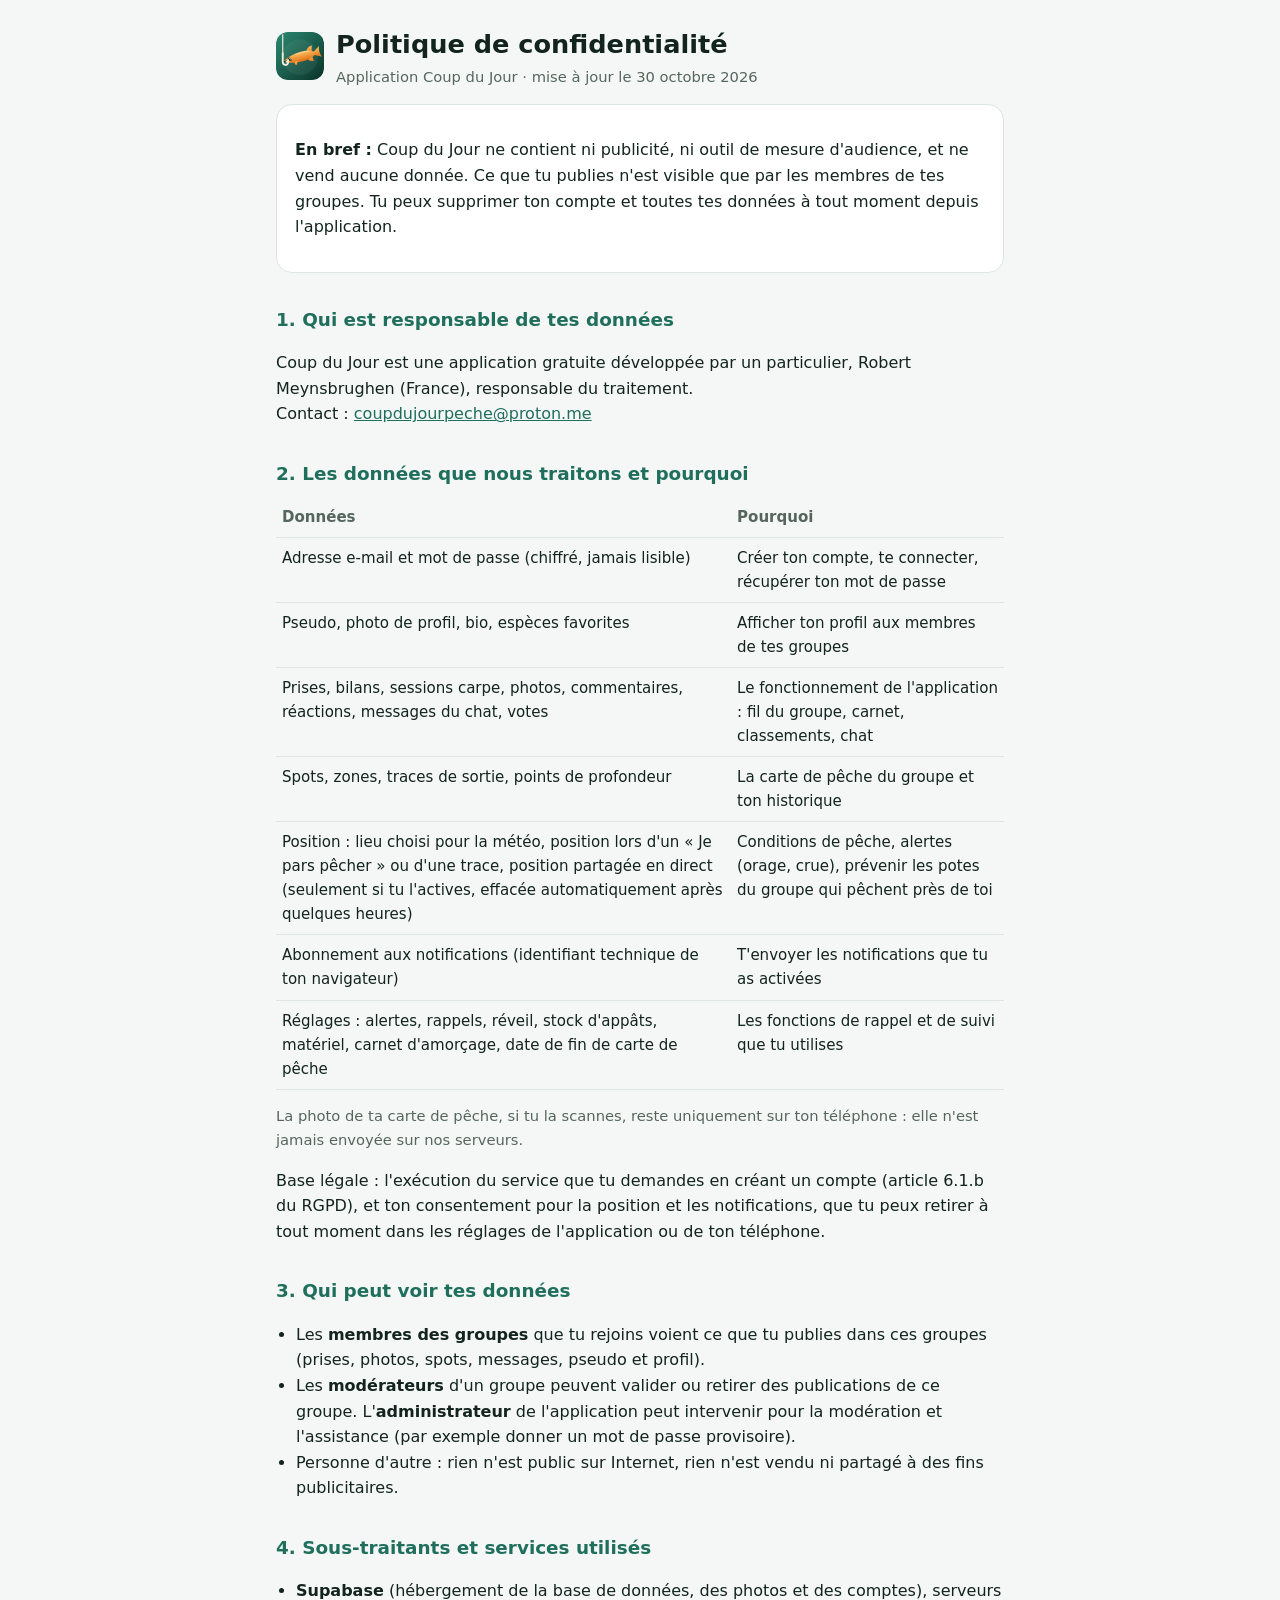
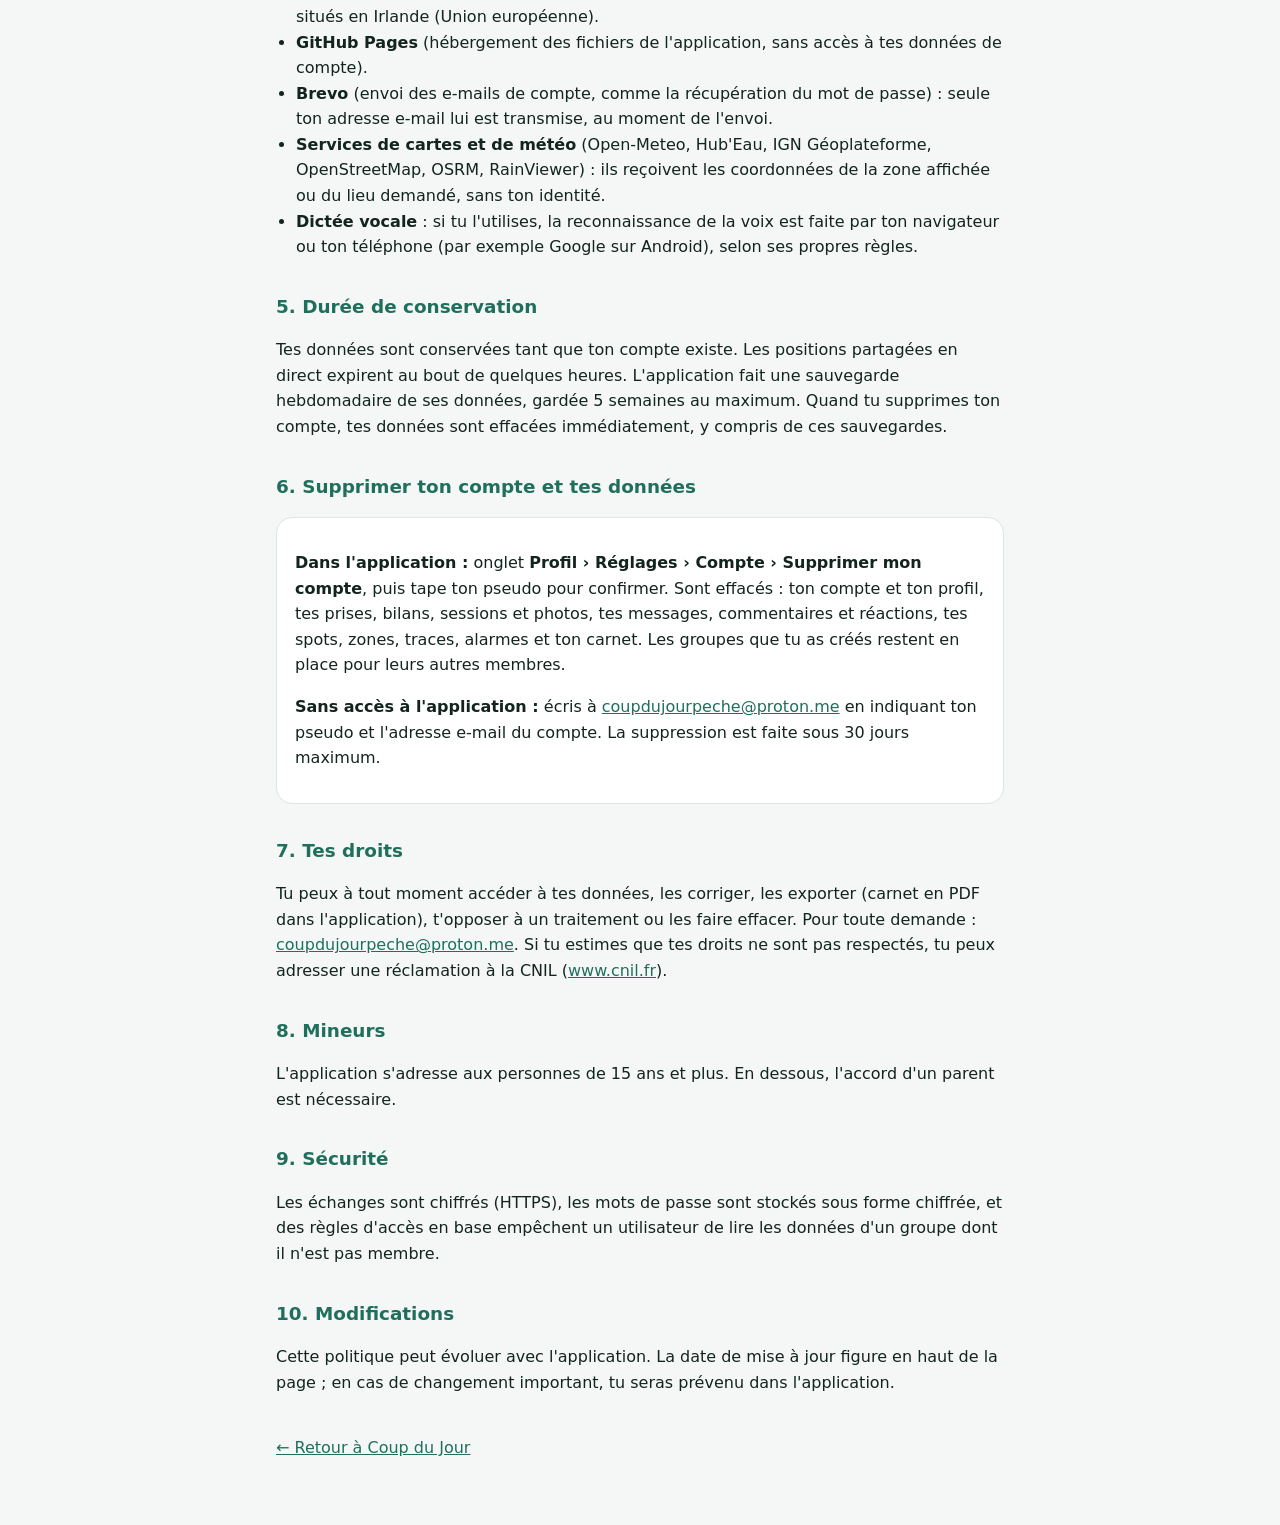
==== confidentialite.html @ bcefc7e1 "0.49 : politique de confidentialité et page de suppression de compte, manifeste complété pour le Pla" ====
<!doctype html>
<html lang="fr">
<head>
<meta charset="utf-8">
<meta name="viewport" content="width=device-width, initial-scale=1">
<title>Confidentialité · Coup du Jour</title>
<meta name="description" content="Politique de confidentialité de l'application Coup du Jour et suppression de compte.">
<link rel="icon" href="icon-192.png">
<style>
:root{--bg:#f4f7f5;--fg:#13241e;--muted:#56665f;--accent:#1f6f5c;--card:#fff;--line:#dde6e1}
@media (prefers-color-scheme:dark){:root{--bg:#0b1a15;--fg:#e8f0ec;--muted:#9fb2a9;--accent:#5fc3a5;--card:#12251e;--line:#22382f}}
*{box-sizing:border-box}
body{margin:0;background:var(--bg);color:var(--fg);font:16px/1.6 system-ui,-apple-system,"Segoe UI",Roboto,sans-serif}
main{max-width:760px;margin:0 auto;padding:24px 16px 64px}
header{display:flex;align-items:center;gap:12px;margin-bottom:8px}
header img{width:48px;height:48px;border-radius:12px}
h1{font-size:1.6rem;margin:0}
h2{font-size:1.15rem;margin:32px 0 8px;color:var(--accent)}
p,li{color:var(--fg)}
.muted{color:var(--muted);font-size:.92rem}
.card{background:var(--card);border:1px solid var(--line);border-radius:16px;padding:16px 18px;margin:16px 0}
table{width:100%;border-collapse:collapse;font-size:.94rem}
th,td{text-align:left;vertical-align:top;padding:8px 6px;border-bottom:1px solid var(--line)}
th{color:var(--muted);font-weight:600}
a{color:var(--accent)}
ul{padding-left:20px}
.back{display:inline-block;margin-top:24px}
</style>
</head>
<body>
<main>
<header><img src="icon-192.png" alt=""><div><h1>Politique de confidentialité</h1><div class="muted">Application Coup du Jour · mise à jour le 30 octobre 2026</div></div></header>

<div class="card">
<p><b>En bref :</b> Coup du Jour ne contient ni publicité, ni outil de mesure d'audience, et ne vend aucune donnée. Ce que tu publies n'est visible que par les membres de tes groupes. Tu peux supprimer ton compte et toutes tes données à tout moment depuis l'application.</p>
</div>

<h2>1. Qui est responsable de tes données</h2>
<p>Coup du Jour est une application gratuite développée par un particulier, Robert Meynsbrughen (France), responsable du traitement.<br>
Contact : <a href="mailto:coupdujourpeche@proton.me">coupdujourpeche@proton.me</a></p>

<h2>2. Les données que nous traitons et pourquoi</h2>
<table>
<tr><th>Données</th><th>Pourquoi</th></tr>
<tr><td>Adresse e-mail et mot de passe (chiffré, jamais lisible)</td><td>Créer ton compte, te connecter, récupérer ton mot de passe</td></tr>
<tr><td>Pseudo, photo de profil, bio, espèces favorites</td><td>Afficher ton profil aux membres de tes groupes</td></tr>
<tr><td>Prises, bilans, sessions carpe, photos, commentaires, réactions, messages du chat, votes</td><td>Le fonctionnement de l'application : fil du groupe, carnet, classements, chat</td></tr>
<tr><td>Spots, zones, traces de sortie, points de profondeur</td><td>La carte de pêche du groupe et ton historique</td></tr>
<tr><td>Position : lieu choisi pour la météo, position lors d'un « Je pars pêcher » ou d'une trace, position partagée en direct (seulement si tu l'actives, effacée automatiquement après quelques heures)</td><td>Conditions de pêche, alertes (orage, crue), prévenir les potes du groupe qui pêchent près de toi</td></tr>
<tr><td>Abonnement aux notifications (identifiant technique de ton navigateur)</td><td>T'envoyer les notifications que tu as activées</td></tr>
<tr><td>Réglages : alertes, rappels, réveil, stock d'appâts, matériel, carnet d'amorçage, date de fin de carte de pêche</td><td>Les fonctions de rappel et de suivi que tu utilises</td></tr>
</table>
<p class="muted">La photo de ta carte de pêche, si tu la scannes, reste uniquement sur ton téléphone : elle n'est jamais envoyée sur nos serveurs.</p>
<p>Base légale : l'exécution du service que tu demandes en créant un compte (article 6.1.b du RGPD), et ton consentement pour la position et les notifications, que tu peux retirer à tout moment dans les réglages de l'application ou de ton téléphone.</p>

<h2>3. Qui peut voir tes données</h2>
<ul>
<li>Les <b>membres des groupes</b> que tu rejoins voient ce que tu publies dans ces groupes (prises, photos, spots, messages, pseudo et profil).</li>
<li>Les <b>modérateurs</b> d'un groupe peuvent valider ou retirer des publications de ce groupe. L'<b>administrateur</b> de l'application peut intervenir pour la modération et l'assistance (par exemple donner un mot de passe provisoire).</li>
<li>Personne d'autre : rien n'est public sur Internet, rien n'est vendu ni partagé à des fins publicitaires.</li>
</ul>

<h2>4. Sous-traitants et services utilisés</h2>
<ul>
<li><b>Supabase</b> (hébergement de la base de données, des photos et des comptes), serveurs situés en Irlande (Union européenne).</li>
<li><b>GitHub Pages</b> (hébergement des fichiers de l'application, sans accès à tes données de compte).</li>
<li><b>Brevo</b> (envoi des e-mails de compte, comme la récupération du mot de passe) : seule ton adresse e-mail lui est transmise, au moment de l'envoi.</li>
<li><b>Services de cartes et de météo</b> (Open-Meteo, Hub'Eau, IGN Géoplateforme, OpenStreetMap, OSRM, RainViewer) : ils reçoivent les coordonnées de la zone affichée ou du lieu demandé, sans ton identité.</li>
<li><b>Dictée vocale</b> : si tu l'utilises, la reconnaissance de la voix est faite par ton navigateur ou ton téléphone (par exemple Google sur Android), selon ses propres règles.</li>
</ul>

<h2>5. Durée de conservation</h2>
<p>Tes données sont conservées tant que ton compte existe. Les positions partagées en direct expirent au bout de quelques heures. L'application fait une sauvegarde hebdomadaire de ses données, gardée 5 semaines au maximum. Quand tu supprimes ton compte, tes données sont effacées immédiatement, y compris de ces sauvegardes.</p>

<h2 id="suppression">6. Supprimer ton compte et tes données</h2>
<div class="card">
<p><b>Dans l'application :</b> onglet <b>Profil › Réglages › Compte › Supprimer mon compte</b>, puis tape ton pseudo pour confirmer. Sont effacés : ton compte et ton profil, tes prises, bilans, sessions et photos, tes messages, commentaires et réactions, tes spots, zones, traces, alarmes et ton carnet. Les groupes que tu as créés restent en place pour leurs autres membres.</p>
<p><b>Sans accès à l'application :</b> écris à <a href="mailto:coupdujourpeche@proton.me?subject=Suppression%20de%20mon%20compte%20Coup%20du%20Jour">coupdujourpeche@proton.me</a> en indiquant ton pseudo et l'adresse e-mail du compte. La suppression est faite sous 30 jours maximum.</p>
</div>

<h2>7. Tes droits</h2>
<p>Tu peux à tout moment accéder à tes données, les corriger, les exporter (carnet en PDF dans l'application), t'opposer à un traitement ou les faire effacer. Pour toute demande : <a href="mailto:coupdujourpeche@proton.me">coupdujourpeche@proton.me</a>. Si tu estimes que tes droits ne sont pas respectés, tu peux adresser une réclamation à la CNIL (<a href="https://www.cnil.fr">www.cnil.fr</a>).</p>

<h2>8. Mineurs</h2>
<p>L'application s'adresse aux personnes de 15 ans et plus. En dessous, l'accord d'un parent est nécessaire.</p>

<h2>9. Sécurité</h2>
<p>Les échanges sont chiffrés (HTTPS), les mots de passe sont stockés sous forme chiffrée, et des règles d'accès en base empêchent un utilisateur de lire les données d'un groupe dont il n'est pas membre.</p>

<h2>10. Modifications</h2>
<p>Cette politique peut évoluer avec l'application. La date de mise à jour figure en haut de la page ; en cas de changement important, tu seras prévenu dans l'application.</p>

<a class="back" href="./">← Retour à Coup du Jour</a>
</main>
</body>
</html>
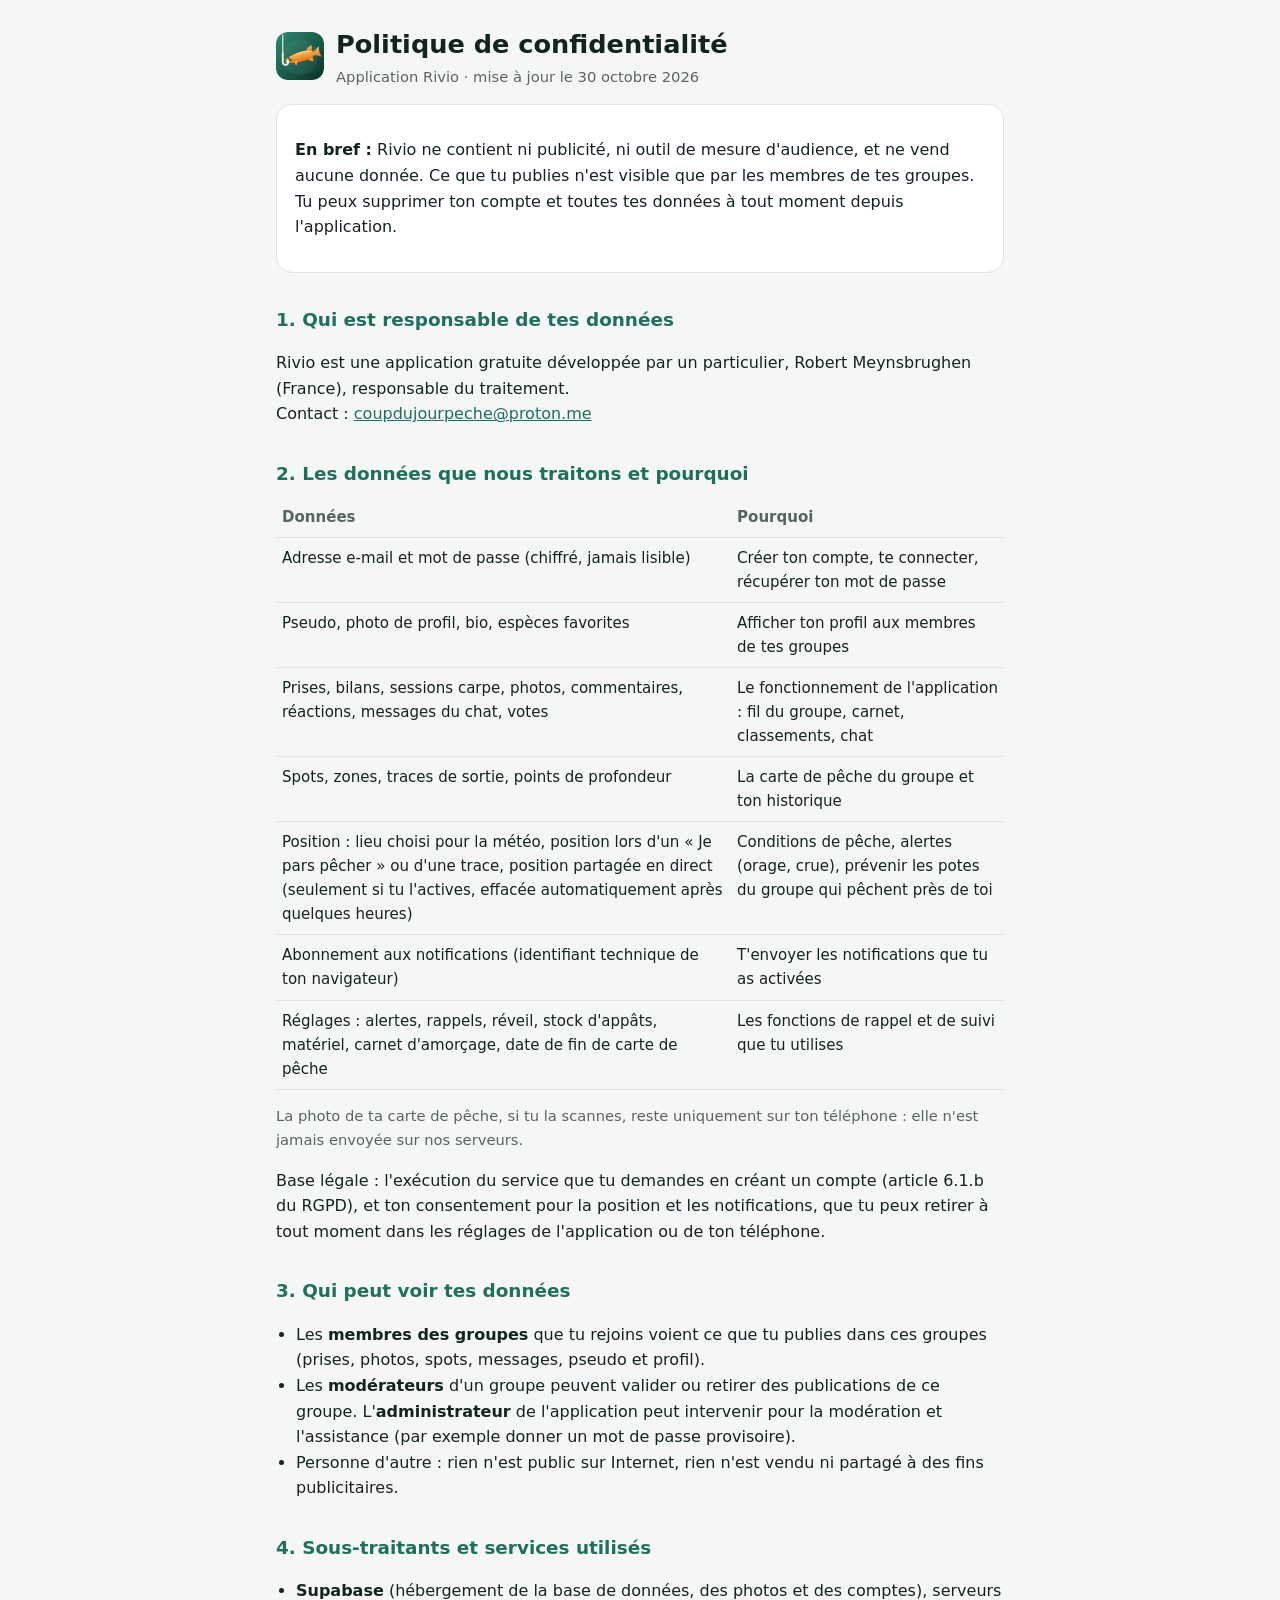
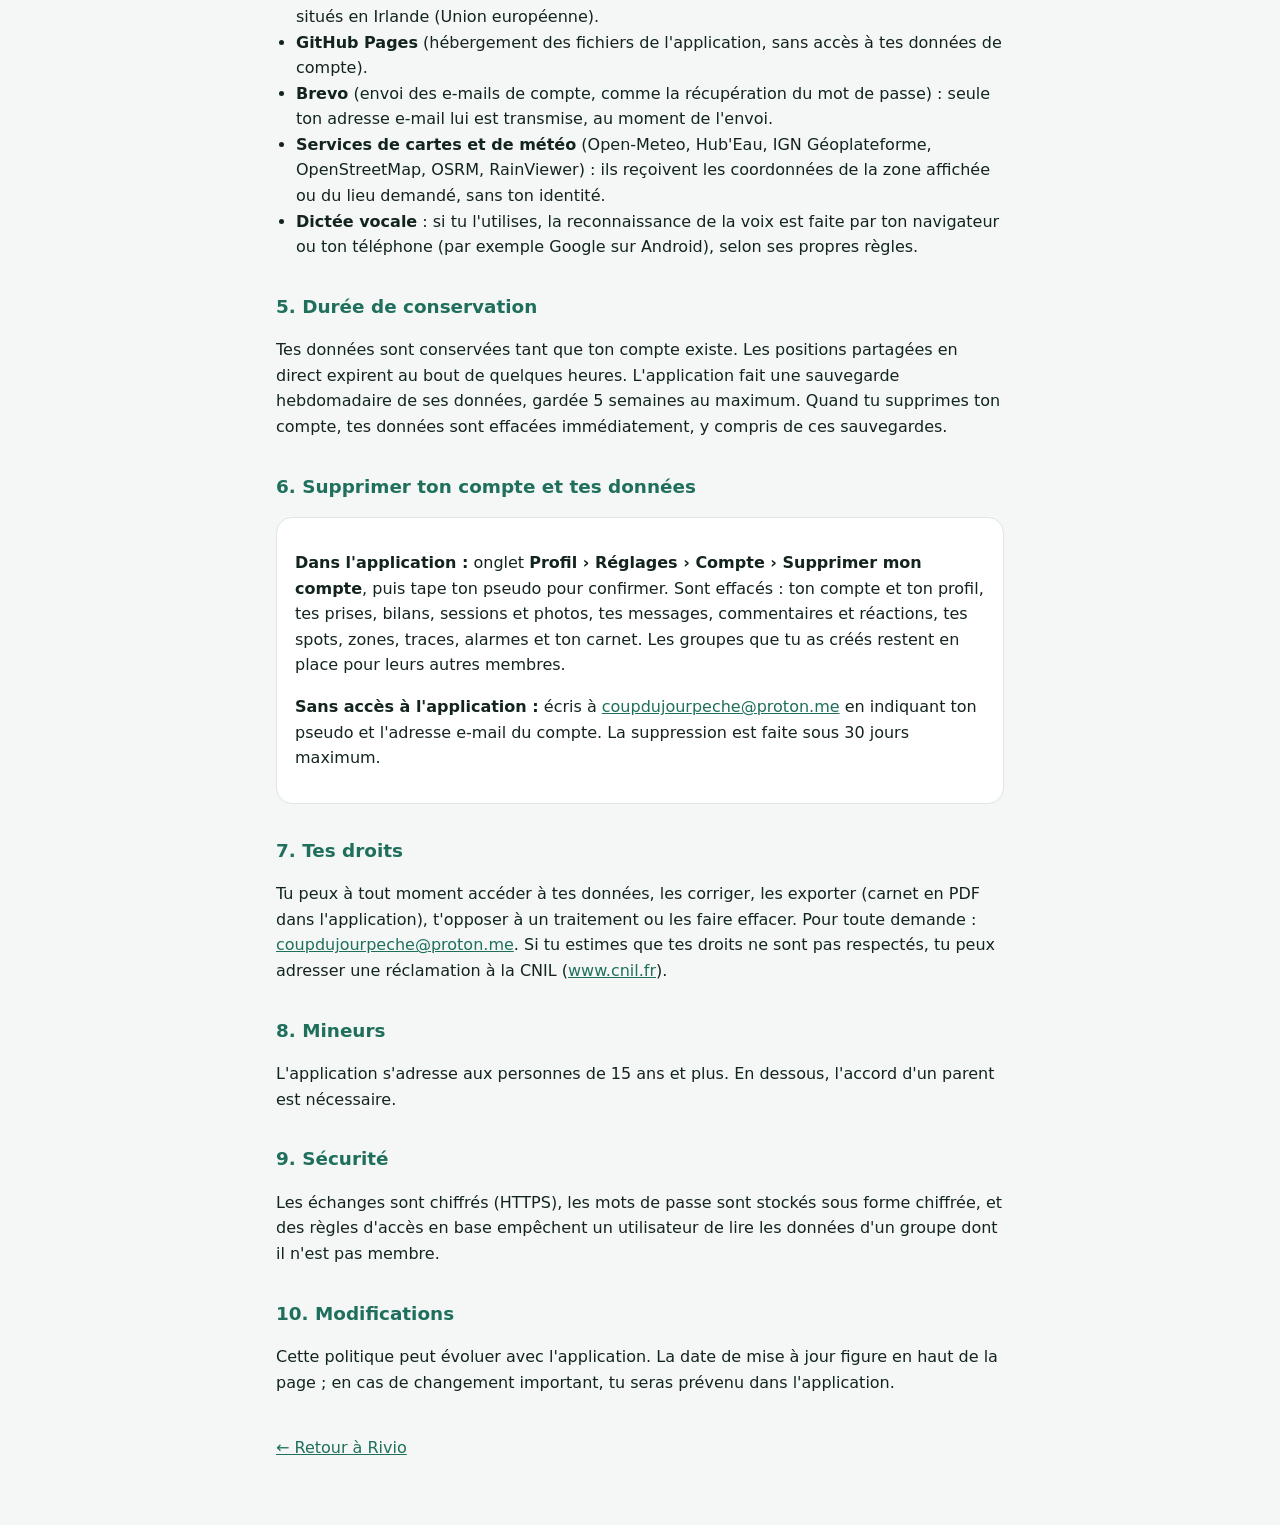
==== commit cb5df157: "0.51 : l'appli s'appelle désormais Rivio Co-Authored-By: Claude Opus 5.5 <noreply@anthropic.com> Cla" ====
--- a/confidentialite.html
+++ b/confidentialite.html
@@ -3,8 +3,8 @@
 <head>
 <meta charset="utf-8">
 <meta name="viewport" content="width=device-width, initial-scale=1">
-<title>Confidentialité · Coup du Jour</title>
-<meta name="description" content="Politique de confidentialité de l'application Coup du Jour et suppression de compte.">
+<title>Confidentialité · Rivio</title>
+<meta name="description" content="Politique de confidentialité de l'application Rivio et suppression de compte.">
 <link rel="icon" href="icon-192.png">
 <style>
 :root{--bg:#f4f7f5;--fg:#13241e;--muted:#56665f;--accent:#1f6f5c;--card:#fff;--line:#dde6e1}
@@ -29,14 +29,14 @@
 </head>
 <body>
 <main>
-<header><img src="icon-192.png" alt=""><div><h1>Politique de confidentialité</h1><div class="muted">Application Coup du Jour · mise à jour le 30 octobre 2026</div></div></header>
+<header><img src="icon-192.png" alt=""><div><h1>Politique de confidentialité</h1><div class="muted">Application Rivio · mise à jour le 30 octobre 2026</div></div></header>
 
 <div class="card">
-<p><b>En bref :</b> Coup du Jour ne contient ni publicité, ni outil de mesure d'audience, et ne vend aucune donnée. Ce que tu publies n'est visible que par les membres de tes groupes. Tu peux supprimer ton compte et toutes tes données à tout moment depuis l'application.</p>
+<p><b>En bref :</b> Rivio ne contient ni publicité, ni outil de mesure d'audience, et ne vend aucune donnée. Ce que tu publies n'est visible que par les membres de tes groupes. Tu peux supprimer ton compte et toutes tes données à tout moment depuis l'application.</p>
 </div>
 
 <h2>1. Qui est responsable de tes données</h2>
-<p>Coup du Jour est une application gratuite développée par un particulier, Robert Meynsbrughen (France), responsable du traitement.<br>
+<p>Rivio est une application gratuite développée par un particulier, Robert Meynsbrughen (France), responsable du traitement.<br>
 Contact : <a href="mailto:coupdujourpeche@proton.me">coupdujourpeche@proton.me</a></p>
 
 <h2>2. Les données que nous traitons et pourquoi</h2>
@@ -90,7 +90,7 @@
 <h2>10. Modifications</h2>
 <p>Cette politique peut évoluer avec l'application. La date de mise à jour figure en haut de la page ; en cas de changement important, tu seras prévenu dans l'application.</p>
 
-<a class="back" href="./">← Retour à Coup du Jour</a>
+<a class="back" href="./">← Retour à Rivio</a>
 </main>
 </body>
 </html>
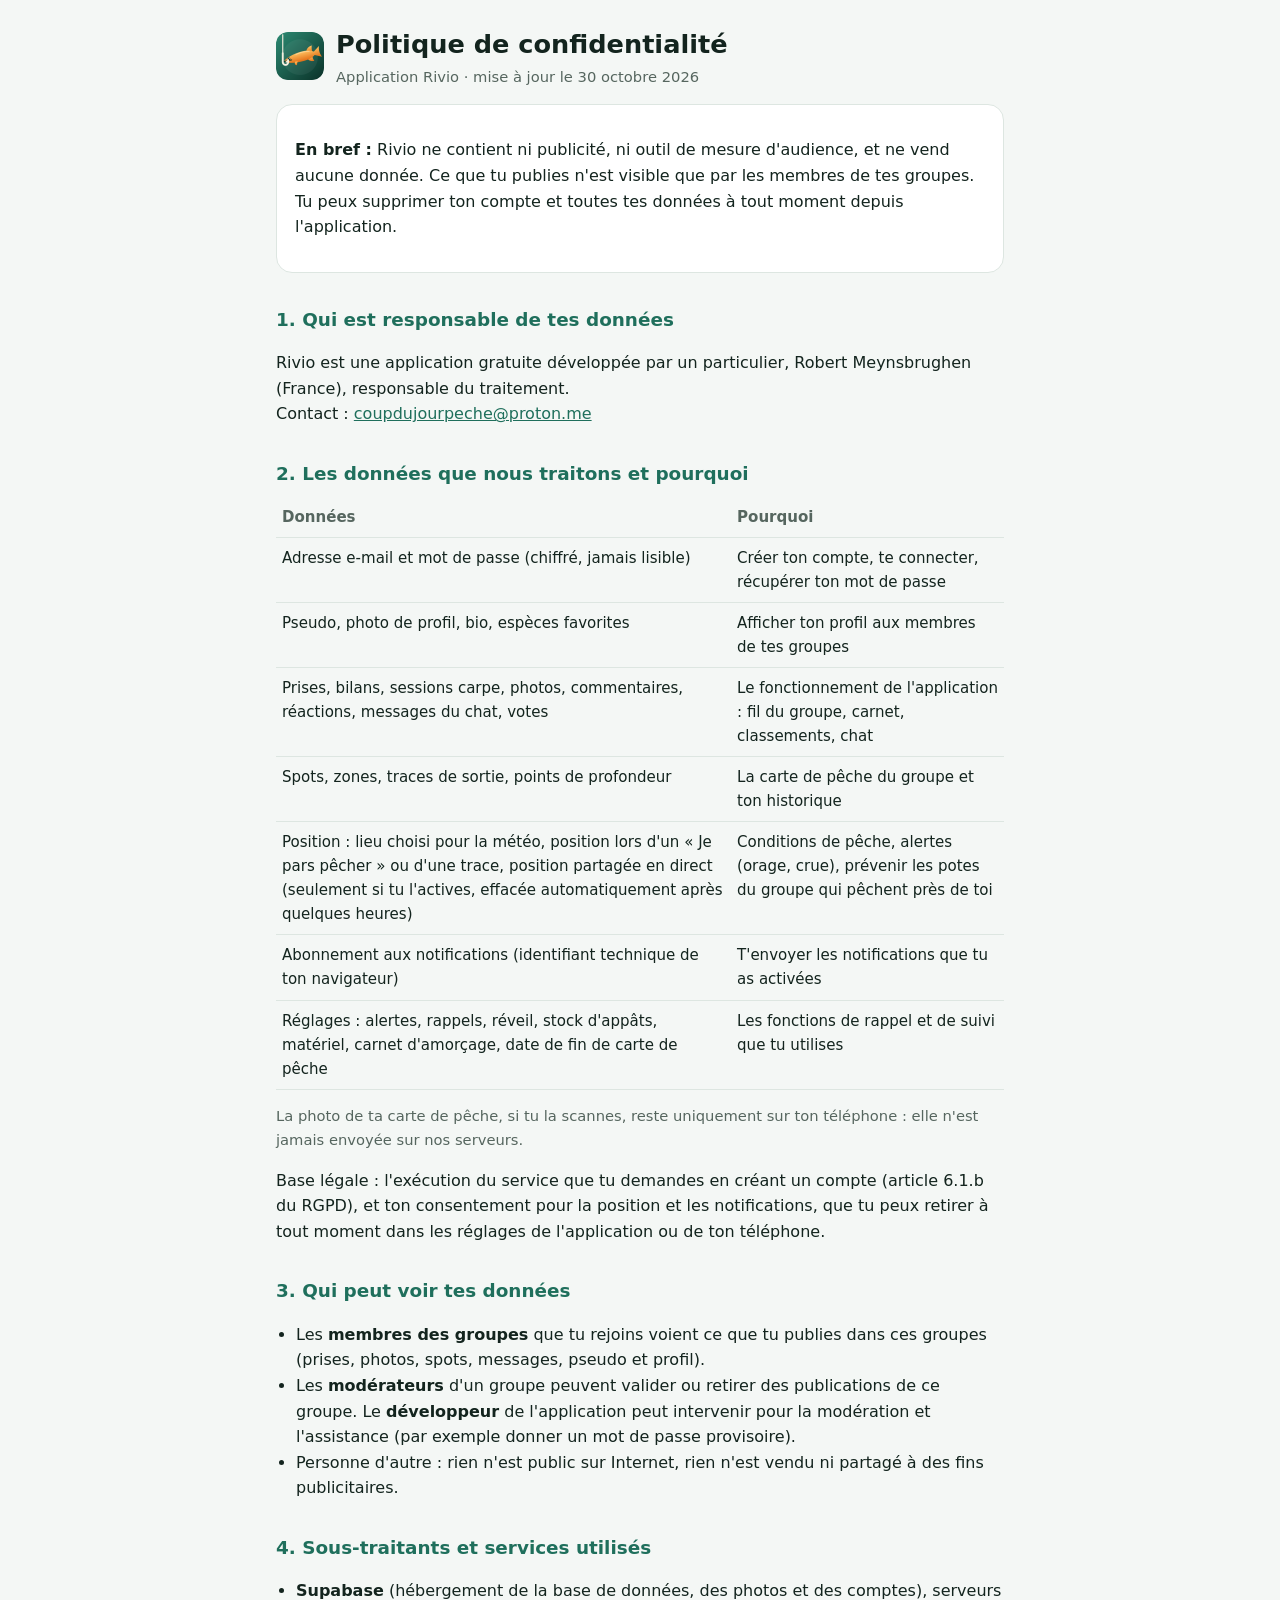
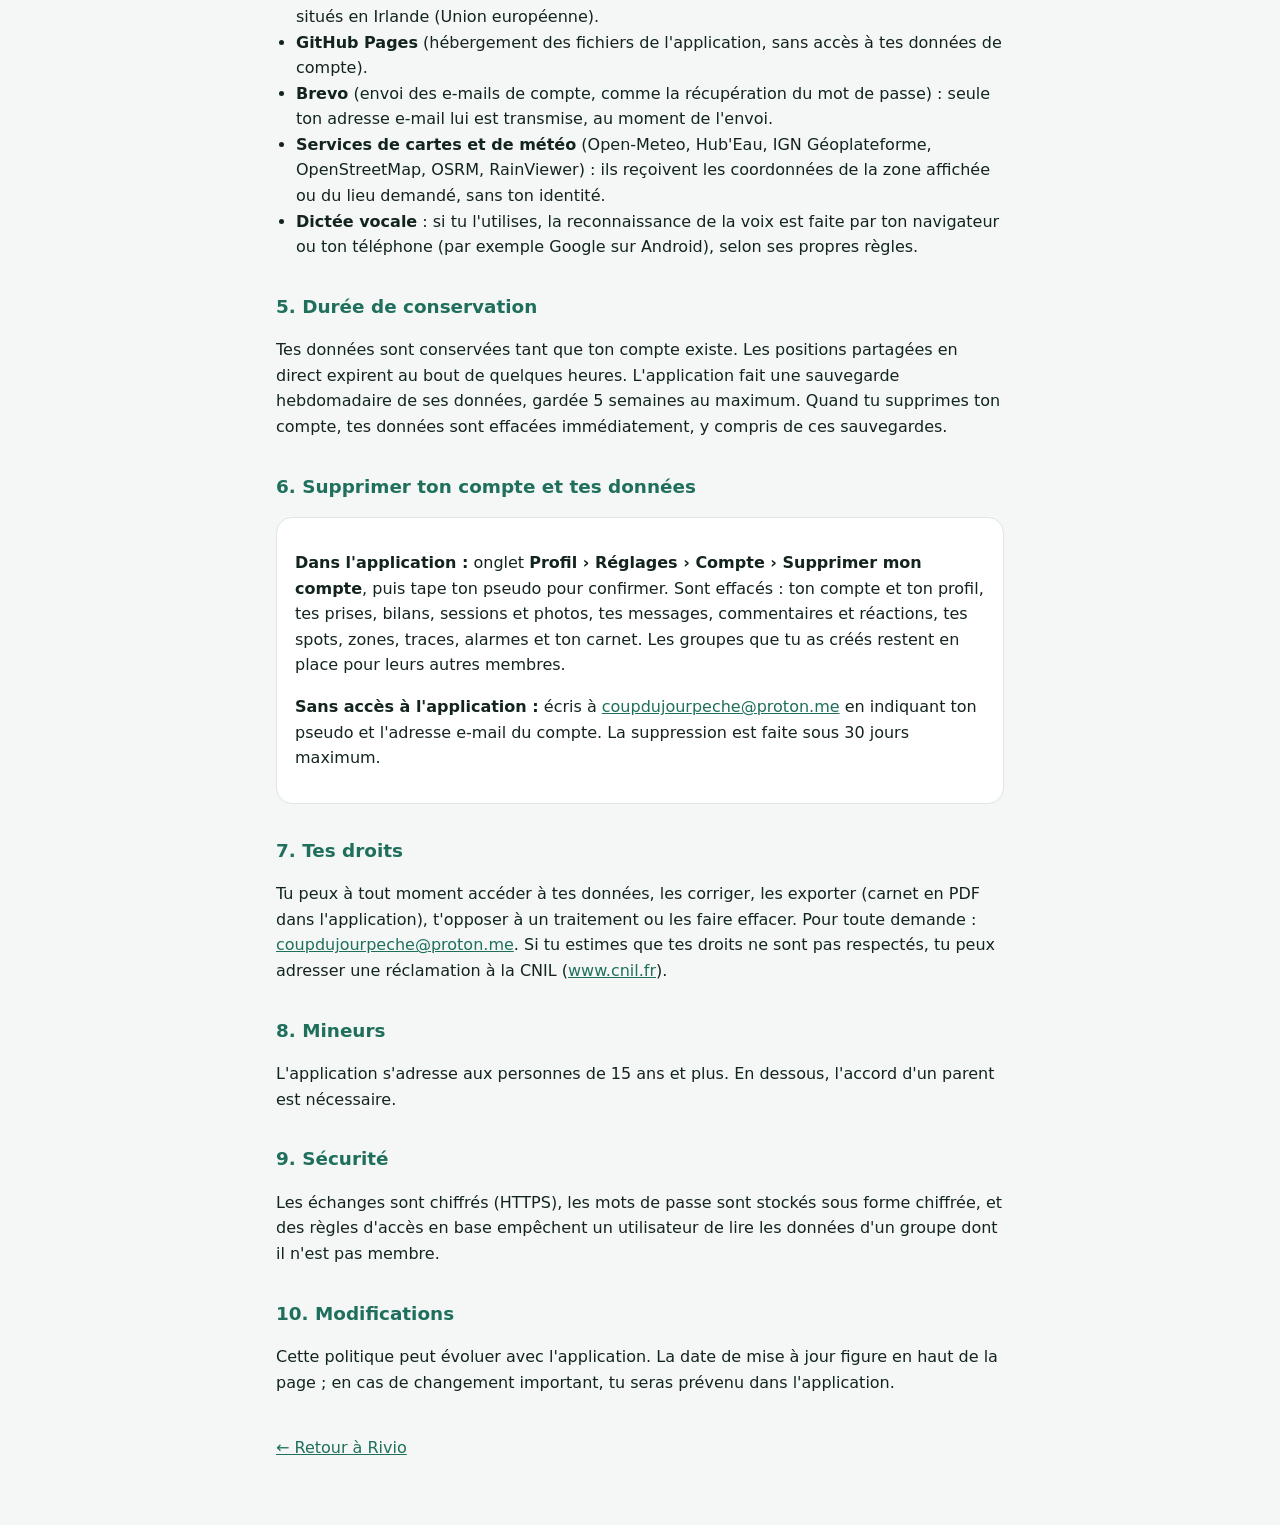
==== commit 5a753b24: "0.66.5 : reprend les points 2 a 5 de la feuille de route" ====
--- a/confidentialite.html
+++ b/confidentialite.html
@@ -56,7 +56,7 @@
 <h2>3. Qui peut voir tes données</h2>
 <ul>
 <li>Les <b>membres des groupes</b> que tu rejoins voient ce que tu publies dans ces groupes (prises, photos, spots, messages, pseudo et profil).</li>
-<li>Les <b>modérateurs</b> d'un groupe peuvent valider ou retirer des publications de ce groupe. L'<b>administrateur</b> de l'application peut intervenir pour la modération et l'assistance (par exemple donner un mot de passe provisoire).</li>
+<li>Les <b>modérateurs</b> d'un groupe peuvent valider ou retirer des publications de ce groupe. Le <b>développeur</b> de l'application peut intervenir pour la modération et l'assistance (par exemple donner un mot de passe provisoire).</li>
 <li>Personne d'autre : rien n'est public sur Internet, rien n'est vendu ni partagé à des fins publicitaires.</li>
 </ul>
 
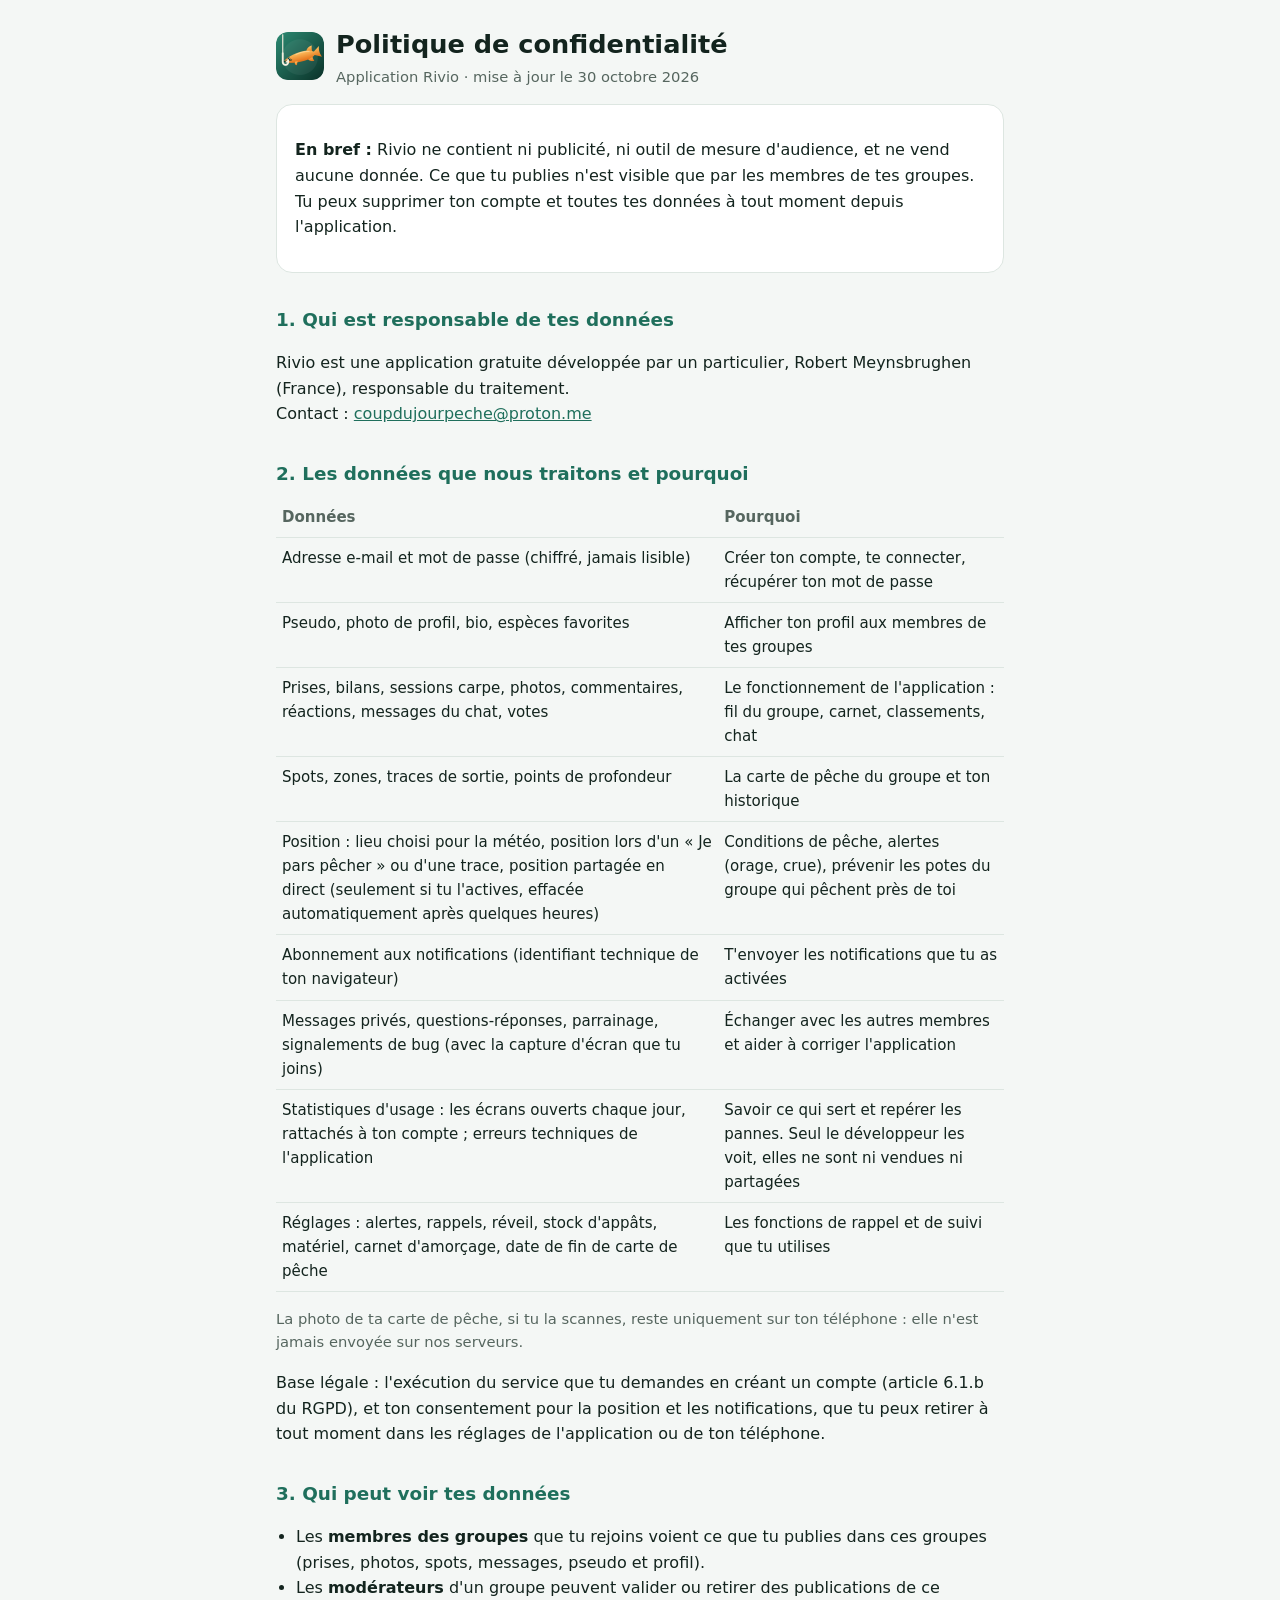
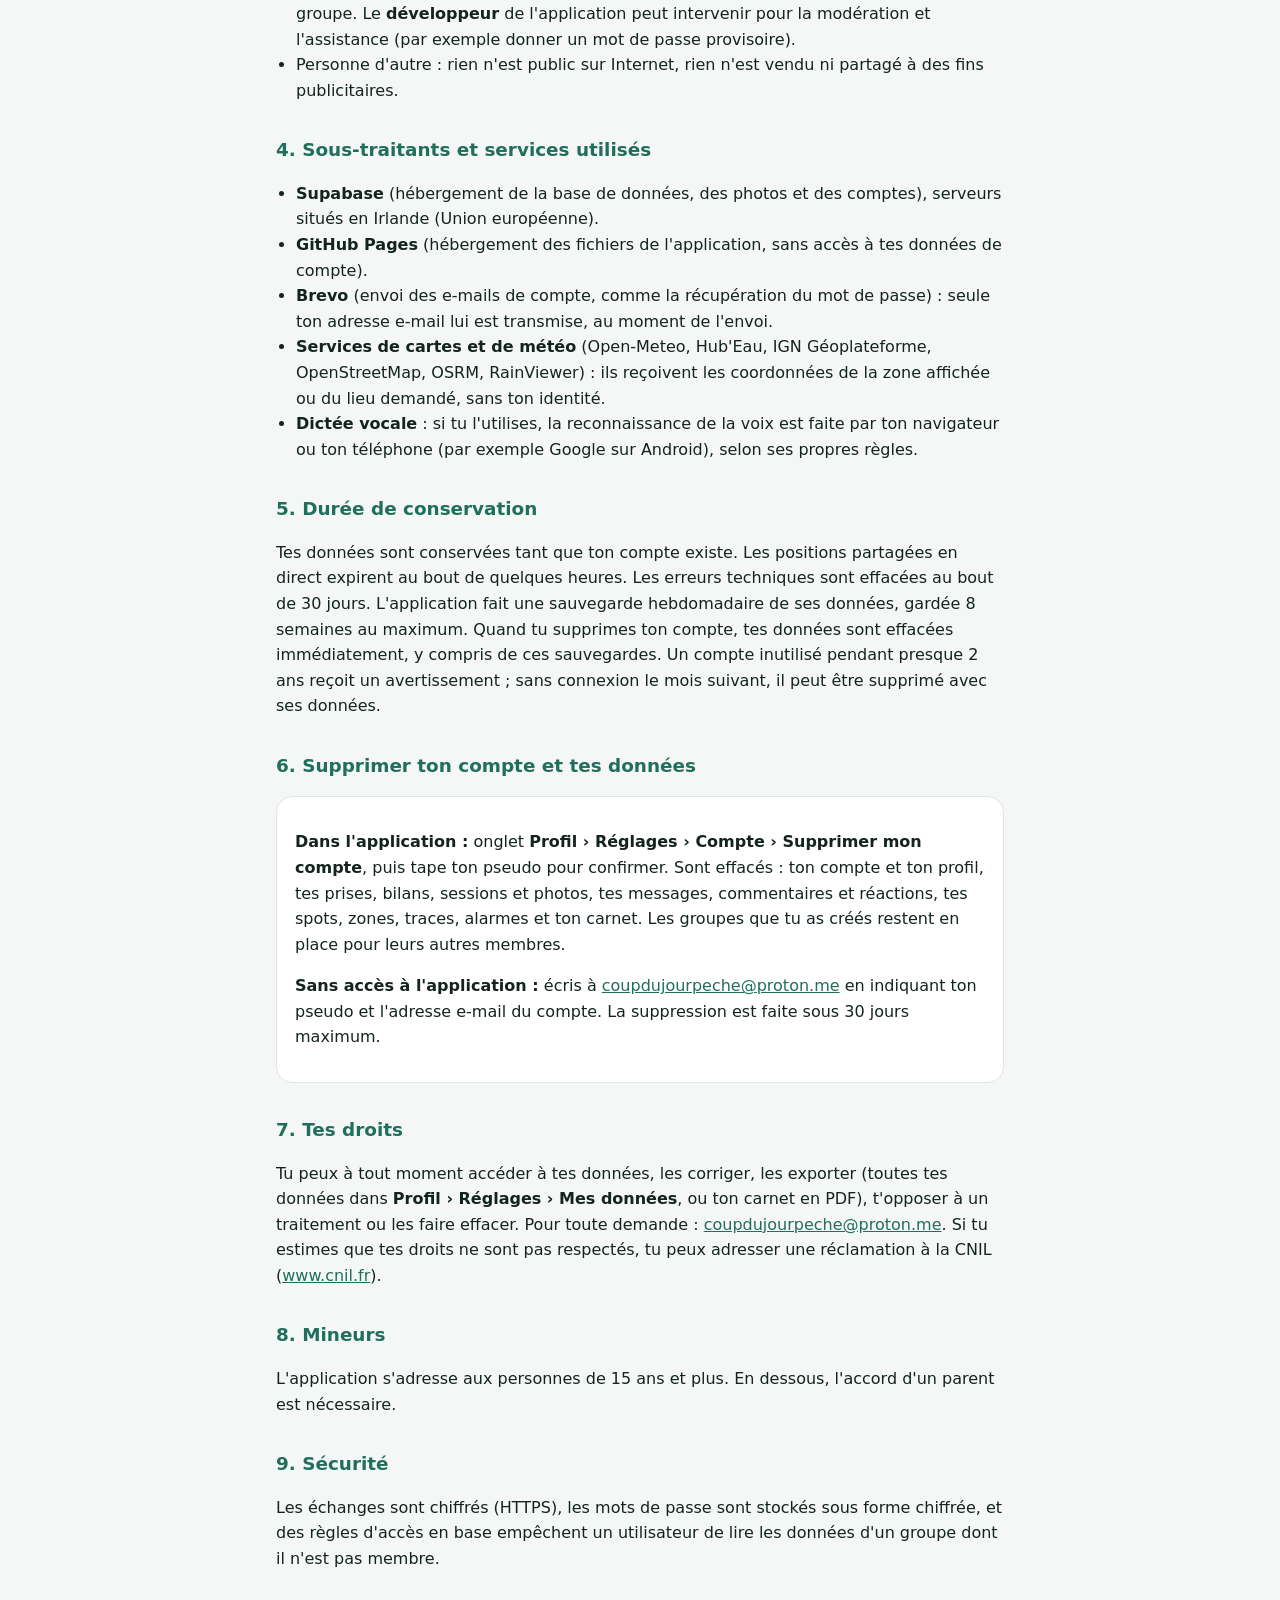
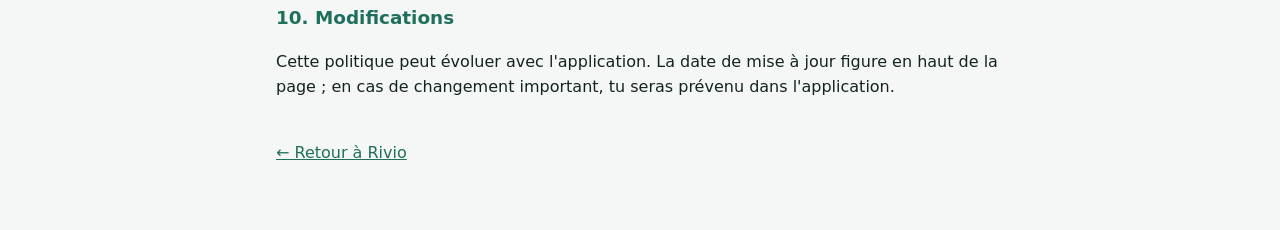
==== commit c92baf3c: "0.71 : maintenance, sauvegardes, signaler un bug, statistiques, quoi de neuf, mes données Co-Authore" ====
--- a/confidentialite.html
+++ b/confidentialite.html
@@ -48,6 +48,8 @@
 <tr><td>Spots, zones, traces de sortie, points de profondeur</td><td>La carte de pêche du groupe et ton historique</td></tr>
 <tr><td>Position : lieu choisi pour la météo, position lors d'un « Je pars pêcher » ou d'une trace, position partagée en direct (seulement si tu l'actives, effacée automatiquement après quelques heures)</td><td>Conditions de pêche, alertes (orage, crue), prévenir les potes du groupe qui pêchent près de toi</td></tr>
 <tr><td>Abonnement aux notifications (identifiant technique de ton navigateur)</td><td>T'envoyer les notifications que tu as activées</td></tr>
+<tr><td>Messages privés, questions-réponses, parrainage, signalements de bug (avec la capture d'écran que tu joins)</td><td>Échanger avec les autres membres et aider à corriger l'application</td></tr>
+<tr><td>Statistiques d'usage : les écrans ouverts chaque jour, rattachés à ton compte ; erreurs techniques de l'application</td><td>Savoir ce qui sert et repérer les pannes. Seul le développeur les voit, elles ne sont ni vendues ni partagées</td></tr>
 <tr><td>Réglages : alertes, rappels, réveil, stock d'appâts, matériel, carnet d'amorçage, date de fin de carte de pêche</td><td>Les fonctions de rappel et de suivi que tu utilises</td></tr>
 </table>
 <p class="muted">La photo de ta carte de pêche, si tu la scannes, reste uniquement sur ton téléphone : elle n'est jamais envoyée sur nos serveurs.</p>
@@ -70,7 +72,7 @@
 </ul>
 
 <h2>5. Durée de conservation</h2>
-<p>Tes données sont conservées tant que ton compte existe. Les positions partagées en direct expirent au bout de quelques heures. L'application fait une sauvegarde hebdomadaire de ses données, gardée 5 semaines au maximum. Quand tu supprimes ton compte, tes données sont effacées immédiatement, y compris de ces sauvegardes.</p>
+<p>Tes données sont conservées tant que ton compte existe. Les positions partagées en direct expirent au bout de quelques heures. Les erreurs techniques sont effacées au bout de 30 jours. L'application fait une sauvegarde hebdomadaire de ses données, gardée 8 semaines au maximum. Quand tu supprimes ton compte, tes données sont effacées immédiatement, y compris de ces sauvegardes. Un compte inutilisé pendant presque 2 ans reçoit un avertissement ; sans connexion le mois suivant, il peut être supprimé avec ses données.</p>
 
 <h2 id="suppression">6. Supprimer ton compte et tes données</h2>
 <div class="card">
@@ -79,7 +81,7 @@
 </div>
 
 <h2>7. Tes droits</h2>
-<p>Tu peux à tout moment accéder à tes données, les corriger, les exporter (carnet en PDF dans l'application), t'opposer à un traitement ou les faire effacer. Pour toute demande : <a href="mailto:coupdujourpeche@proton.me">coupdujourpeche@proton.me</a>. Si tu estimes que tes droits ne sont pas respectés, tu peux adresser une réclamation à la CNIL (<a href="https://www.cnil.fr">www.cnil.fr</a>).</p>
+<p>Tu peux à tout moment accéder à tes données, les corriger, les exporter (toutes tes données dans <b>Profil › Réglages › Mes données</b>, ou ton carnet en PDF), t'opposer à un traitement ou les faire effacer. Pour toute demande : <a href="mailto:coupdujourpeche@proton.me">coupdujourpeche@proton.me</a>. Si tu estimes que tes droits ne sont pas respectés, tu peux adresser une réclamation à la CNIL (<a href="https://www.cnil.fr">www.cnil.fr</a>).</p>
 
 <h2>8. Mineurs</h2>
 <p>L'application s'adresse aux personnes de 15 ans et plus. En dessous, l'accord d'un parent est nécessaire.</p>
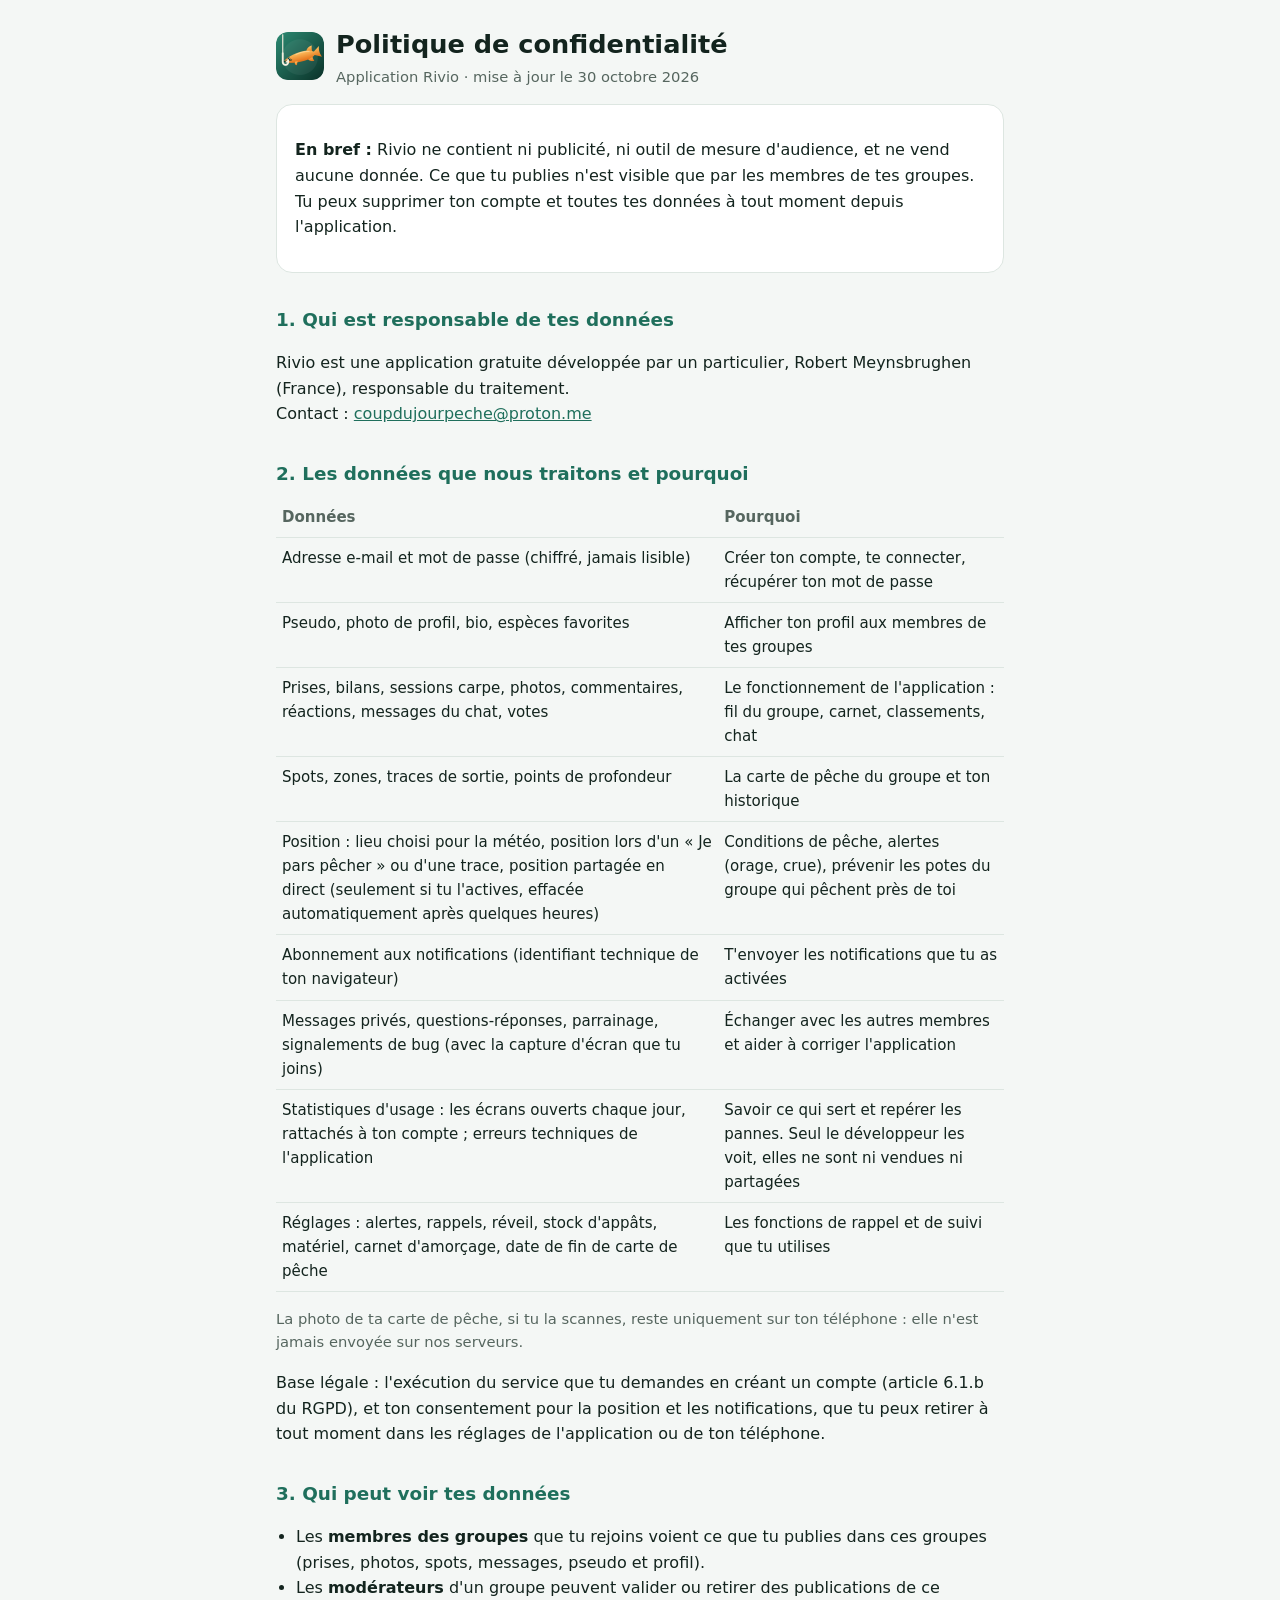
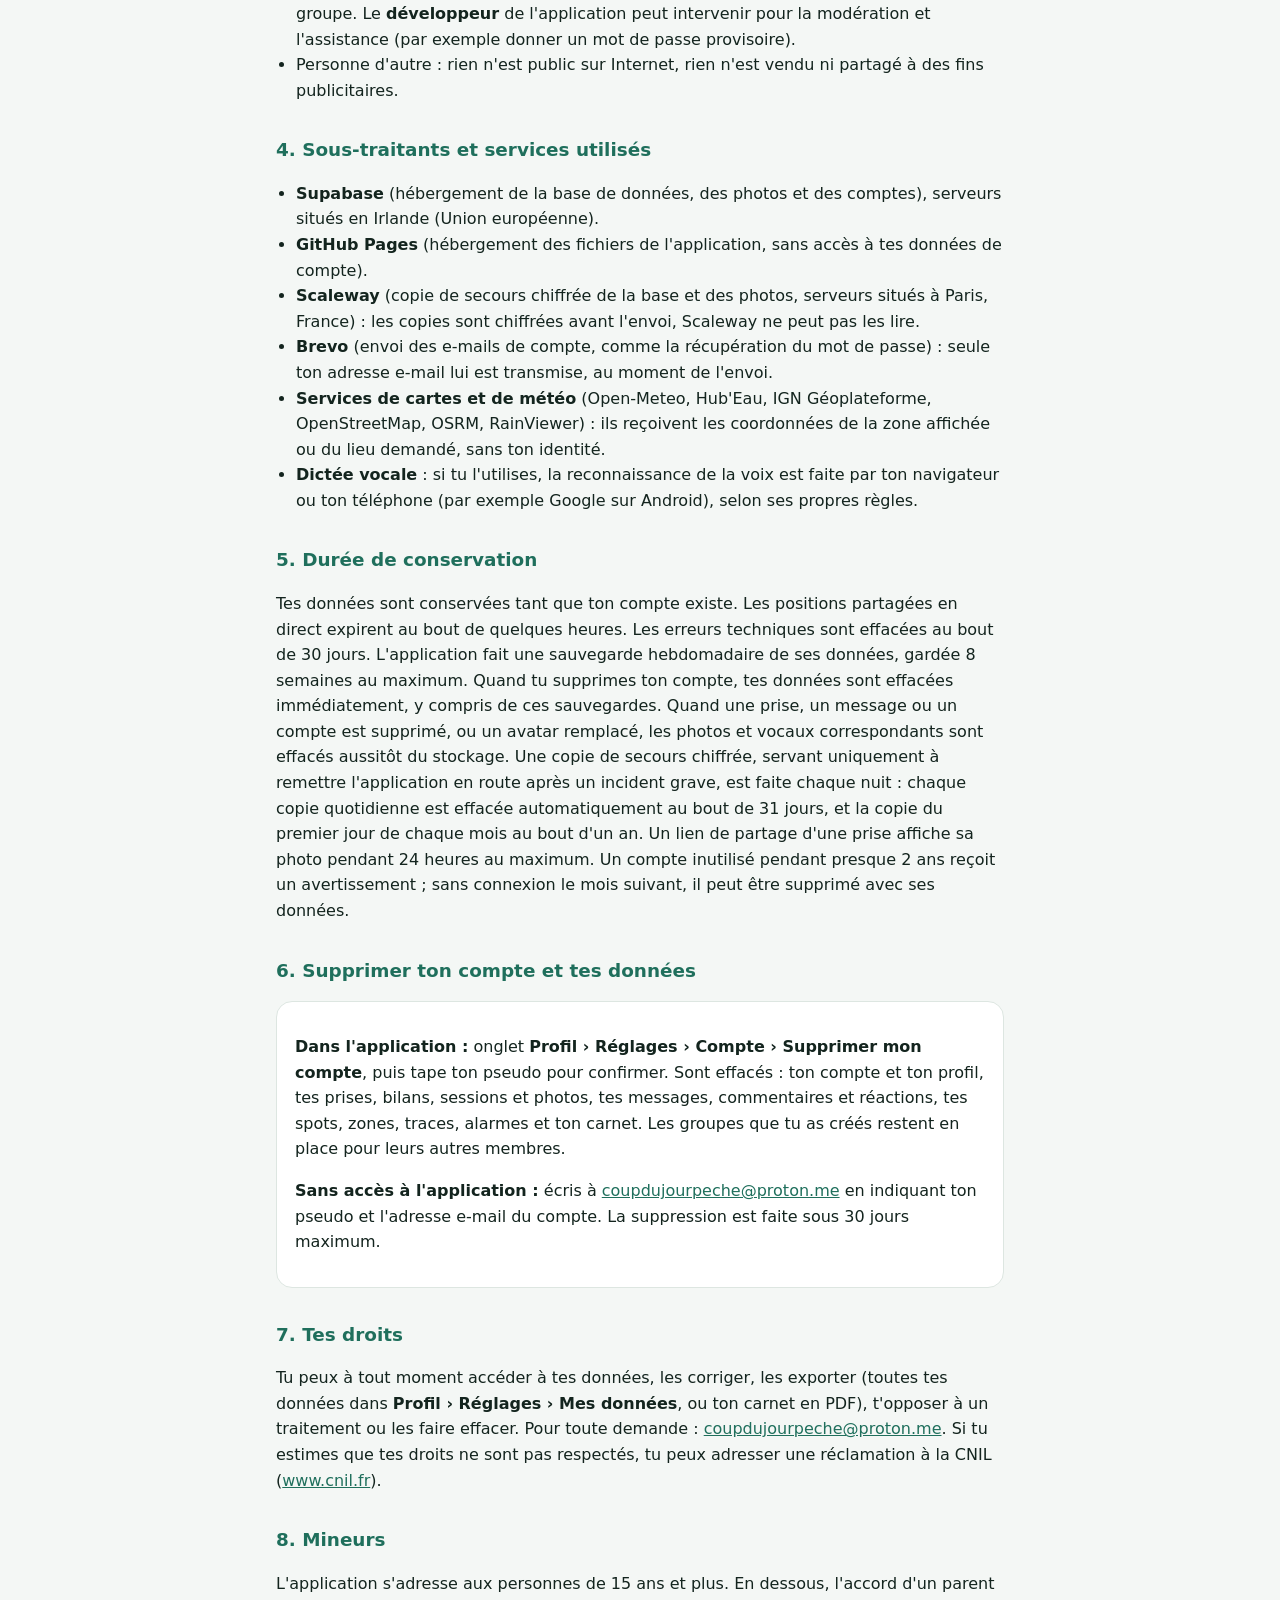
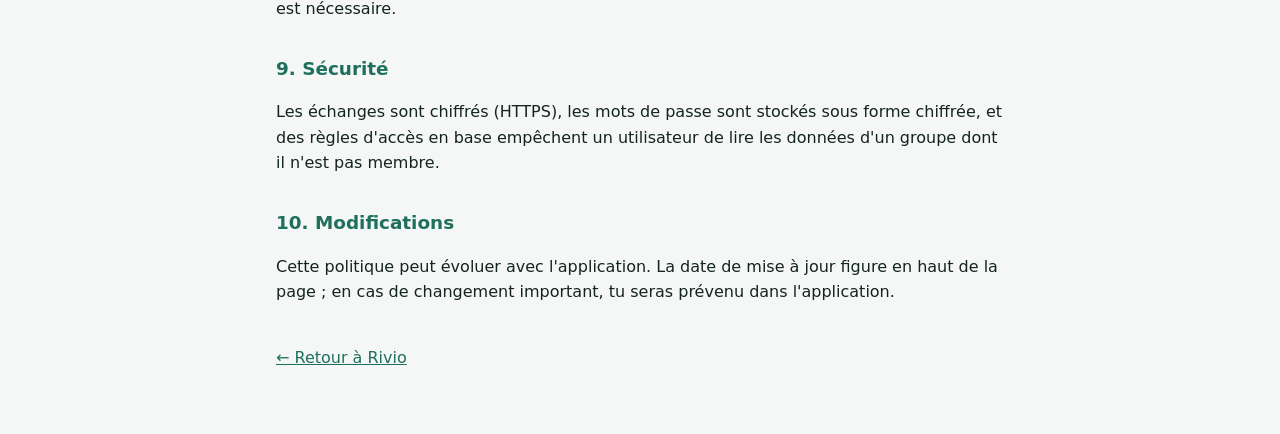
==== commit b72efff3: "0.74.1 : ménage immédiat des fichiers supprimés, liens de partage 24 h Migration 0021 : file d'atten" ====
--- a/confidentialite.html
+++ b/confidentialite.html
@@ -66,13 +66,14 @@
 <ul>
 <li><b>Supabase</b> (hébergement de la base de données, des photos et des comptes), serveurs situés en Irlande (Union européenne).</li>
 <li><b>GitHub Pages</b> (hébergement des fichiers de l'application, sans accès à tes données de compte).</li>
+<li><b>Scaleway</b> (copie de secours chiffrée de la base et des photos, serveurs situés à Paris, France) : les copies sont chiffrées avant l'envoi, Scaleway ne peut pas les lire.</li>
 <li><b>Brevo</b> (envoi des e-mails de compte, comme la récupération du mot de passe) : seule ton adresse e-mail lui est transmise, au moment de l'envoi.</li>
 <li><b>Services de cartes et de météo</b> (Open-Meteo, Hub'Eau, IGN Géoplateforme, OpenStreetMap, OSRM, RainViewer) : ils reçoivent les coordonnées de la zone affichée ou du lieu demandé, sans ton identité.</li>
 <li><b>Dictée vocale</b> : si tu l'utilises, la reconnaissance de la voix est faite par ton navigateur ou ton téléphone (par exemple Google sur Android), selon ses propres règles.</li>
 </ul>
 
 <h2>5. Durée de conservation</h2>
-<p>Tes données sont conservées tant que ton compte existe. Les positions partagées en direct expirent au bout de quelques heures. Les erreurs techniques sont effacées au bout de 30 jours. L'application fait une sauvegarde hebdomadaire de ses données, gardée 8 semaines au maximum. Quand tu supprimes ton compte, tes données sont effacées immédiatement, y compris de ces sauvegardes. Un compte inutilisé pendant presque 2 ans reçoit un avertissement ; sans connexion le mois suivant, il peut être supprimé avec ses données.</p>
+<p>Tes données sont conservées tant que ton compte existe. Les positions partagées en direct expirent au bout de quelques heures. Les erreurs techniques sont effacées au bout de 30 jours. L'application fait une sauvegarde hebdomadaire de ses données, gardée 8 semaines au maximum. Quand tu supprimes ton compte, tes données sont effacées immédiatement, y compris de ces sauvegardes. Quand une prise, un message ou un compte est supprimé, ou un avatar remplacé, les photos et vocaux correspondants sont effacés aussitôt du stockage. Une copie de secours chiffrée, servant uniquement à remettre l'application en route après un incident grave, est faite chaque nuit : chaque copie quotidienne est effacée automatiquement au bout de 31 jours, et la copie du premier jour de chaque mois au bout d'un an. Un lien de partage d'une prise affiche sa photo pendant 24 heures au maximum. Un compte inutilisé pendant presque 2 ans reçoit un avertissement ; sans connexion le mois suivant, il peut être supprimé avec ses données.</p>
 
 <h2 id="suppression">6. Supprimer ton compte et tes données</h2>
 <div class="card">
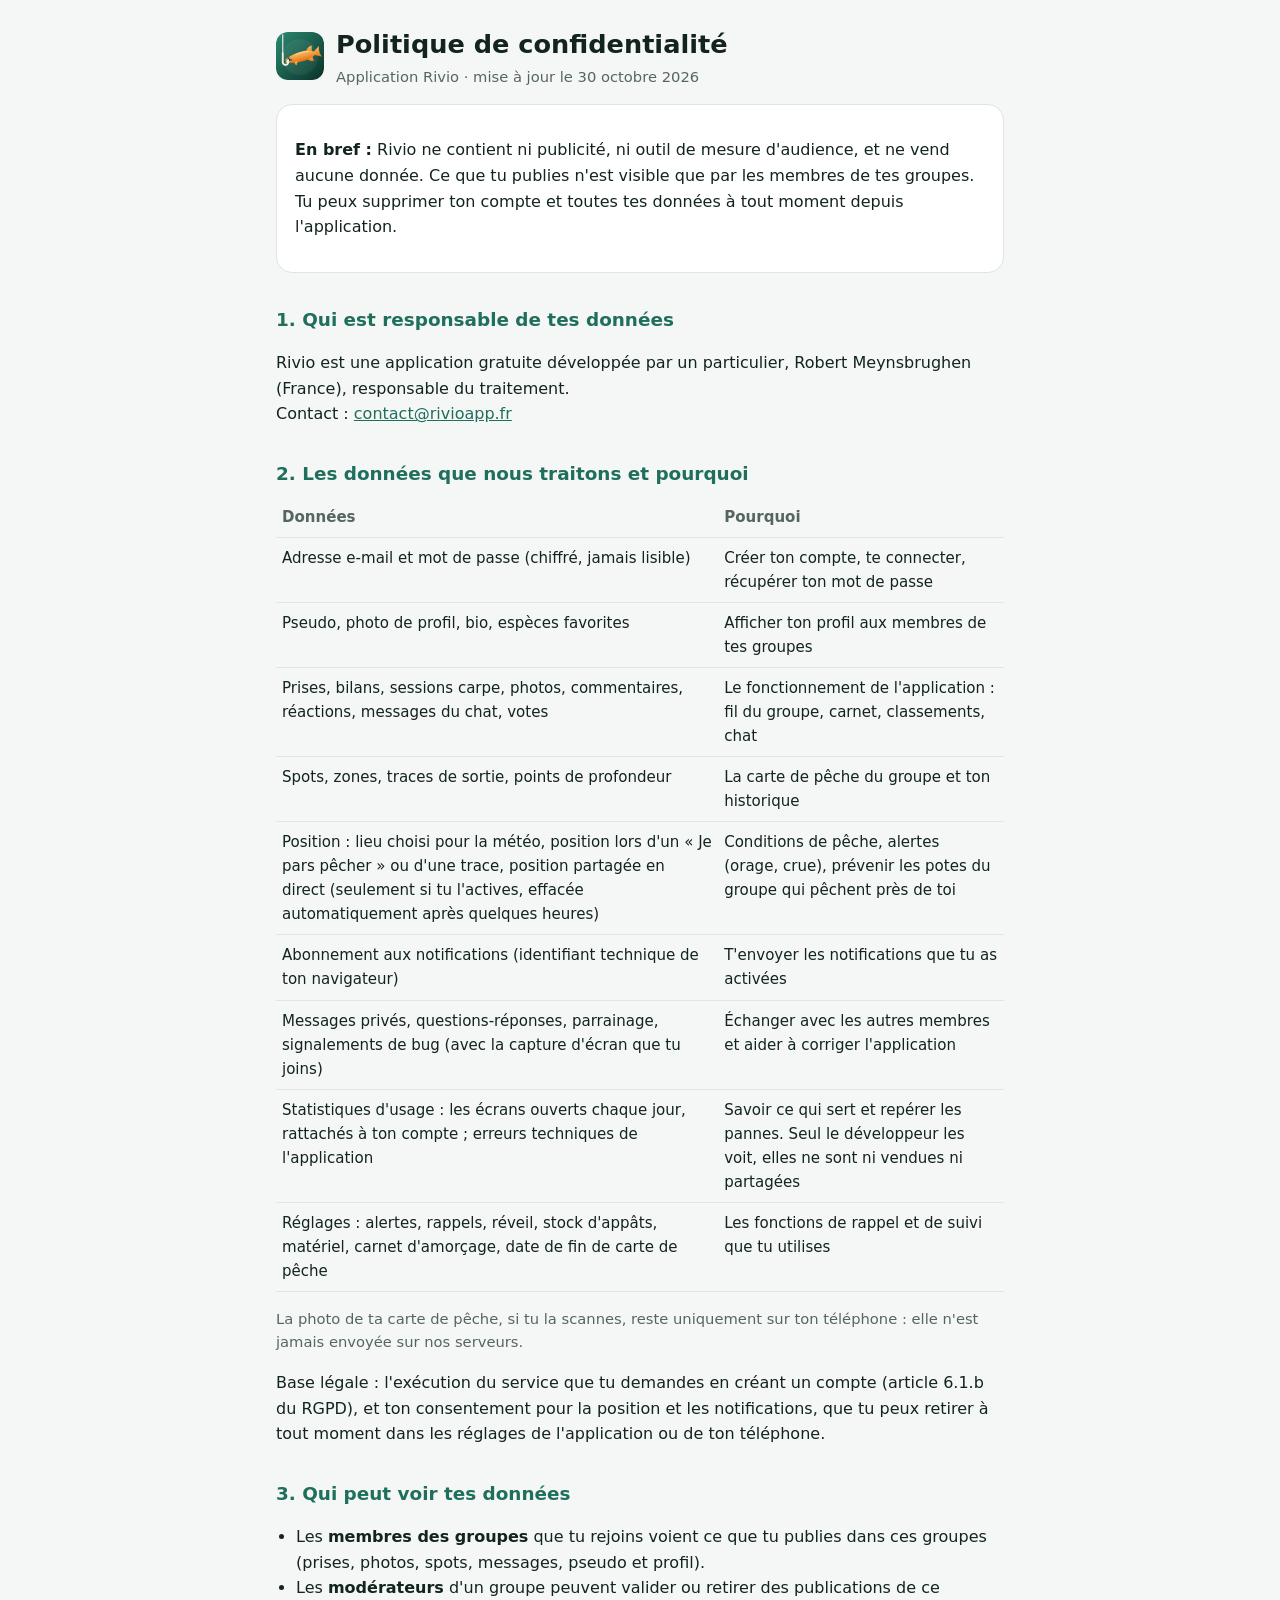
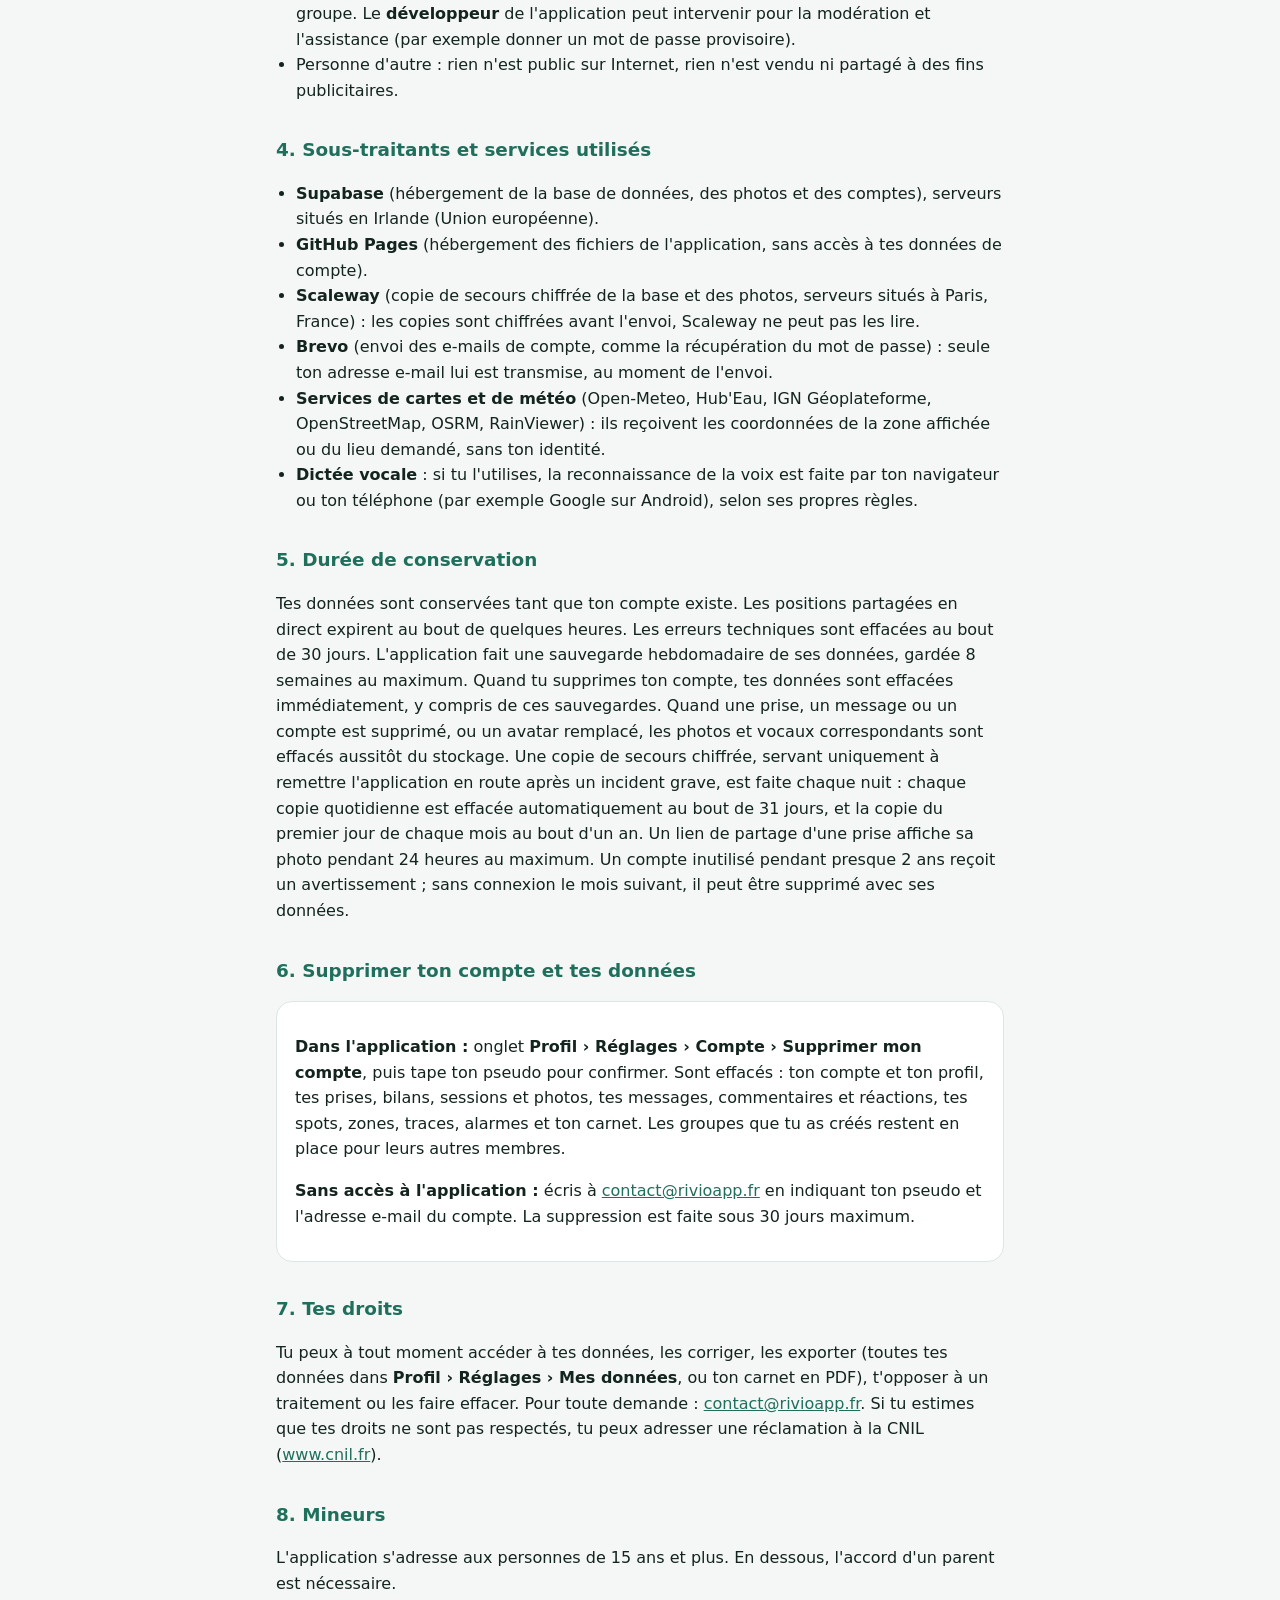
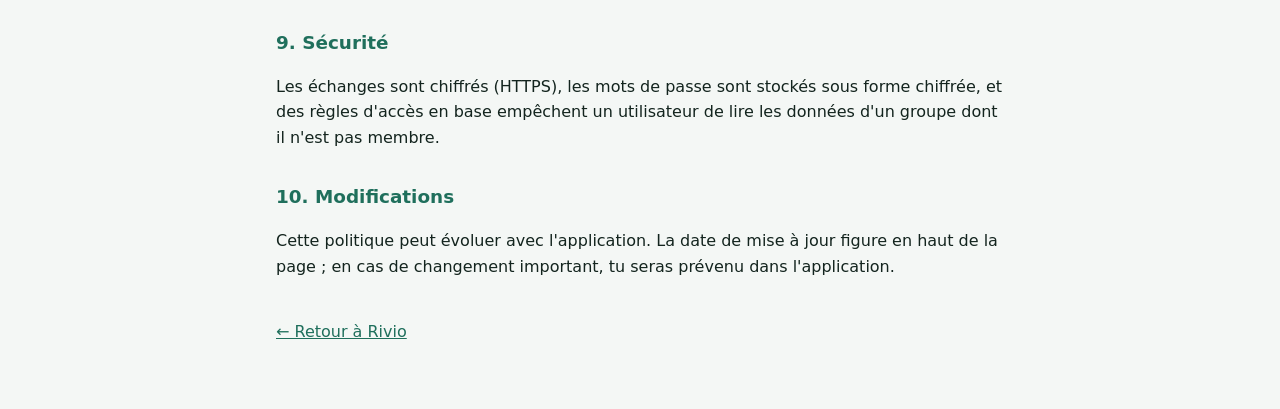
==== commit 642f0358: "Confidentialité : contact@rivioapp.fr Co-Authored-By: Claude Opus 5.5 <noreply@anthropic.com> Claude" ====
--- a/confidentialite.html
+++ b/confidentialite.html
@@ -37,7 +37,7 @@
 
 <h2>1. Qui est responsable de tes données</h2>
 <p>Rivio est une application gratuite développée par un particulier, Robert Meynsbrughen (France), responsable du traitement.<br>
-Contact : <a href="mailto:coupdujourpeche@proton.me">coupdujourpeche@proton.me</a></p>
+Contact : <a href="mailto:contact@rivioapp.fr">contact@rivioapp.fr</a></p>
 
 <h2>2. Les données que nous traitons et pourquoi</h2>
 <table>
@@ -78,11 +78,11 @@
 <h2 id="suppression">6. Supprimer ton compte et tes données</h2>
 <div class="card">
 <p><b>Dans l'application :</b> onglet <b>Profil › Réglages › Compte › Supprimer mon compte</b>, puis tape ton pseudo pour confirmer. Sont effacés : ton compte et ton profil, tes prises, bilans, sessions et photos, tes messages, commentaires et réactions, tes spots, zones, traces, alarmes et ton carnet. Les groupes que tu as créés restent en place pour leurs autres membres.</p>
-<p><b>Sans accès à l'application :</b> écris à <a href="mailto:coupdujourpeche@proton.me?subject=Suppression%20de%20mon%20compte%20Coup%20du%20Jour">coupdujourpeche@proton.me</a> en indiquant ton pseudo et l'adresse e-mail du compte. La suppression est faite sous 30 jours maximum.</p>
+<p><b>Sans accès à l'application :</b> écris à <a href="mailto:contact@rivioapp.fr?subject=Suppression%20de%20mon%20compte%20Rivio">contact@rivioapp.fr</a> en indiquant ton pseudo et l'adresse e-mail du compte. La suppression est faite sous 30 jours maximum.</p>
 </div>
 
 <h2>7. Tes droits</h2>
-<p>Tu peux à tout moment accéder à tes données, les corriger, les exporter (toutes tes données dans <b>Profil › Réglages › Mes données</b>, ou ton carnet en PDF), t'opposer à un traitement ou les faire effacer. Pour toute demande : <a href="mailto:coupdujourpeche@proton.me">coupdujourpeche@proton.me</a>. Si tu estimes que tes droits ne sont pas respectés, tu peux adresser une réclamation à la CNIL (<a href="https://www.cnil.fr">www.cnil.fr</a>).</p>
+<p>Tu peux à tout moment accéder à tes données, les corriger, les exporter (toutes tes données dans <b>Profil › Réglages › Mes données</b>, ou ton carnet en PDF), t'opposer à un traitement ou les faire effacer. Pour toute demande : <a href="mailto:contact@rivioapp.fr">contact@rivioapp.fr</a>. Si tu estimes que tes droits ne sont pas respectés, tu peux adresser une réclamation à la CNIL (<a href="https://www.cnil.fr">www.cnil.fr</a>).</p>
 
 <h2>8. Mineurs</h2>
 <p>L'application s'adresse aux personnes de 15 ans et plus. En dessous, l'accord d'un parent est nécessaire.</p>
